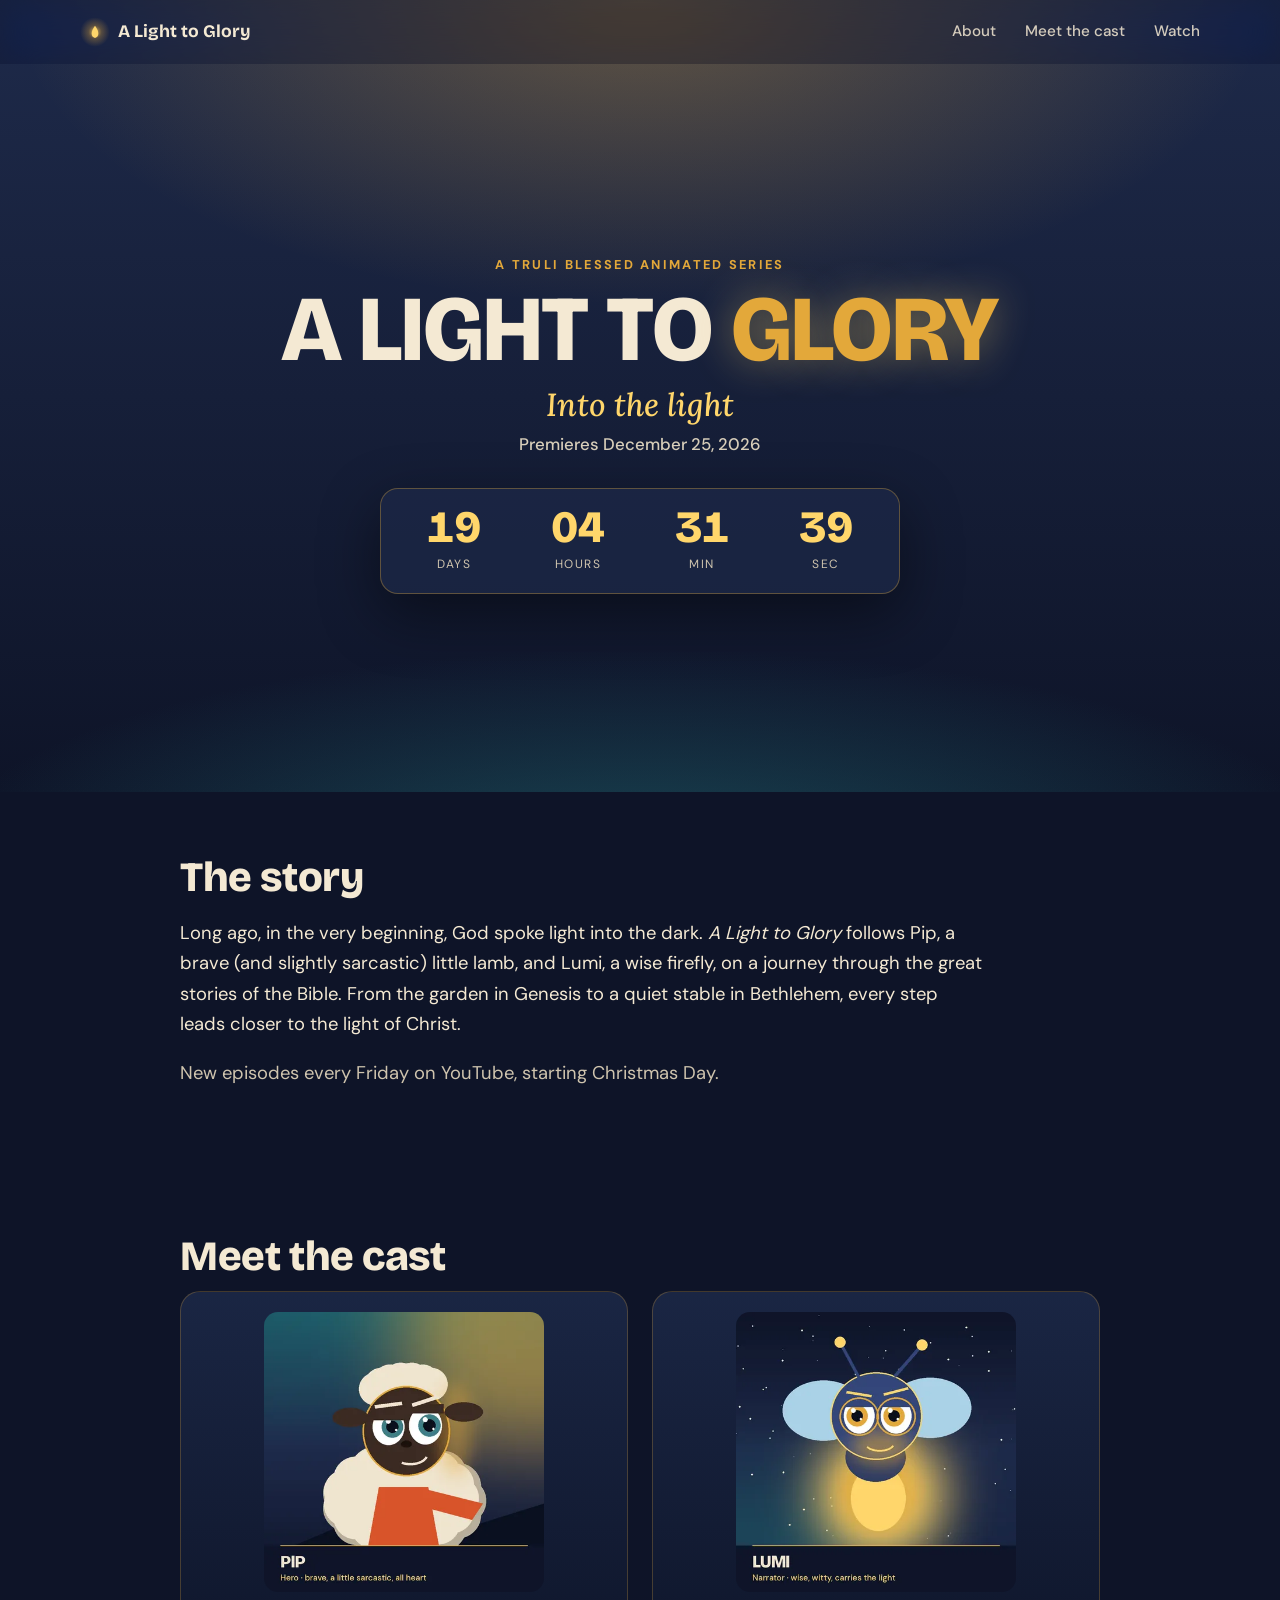
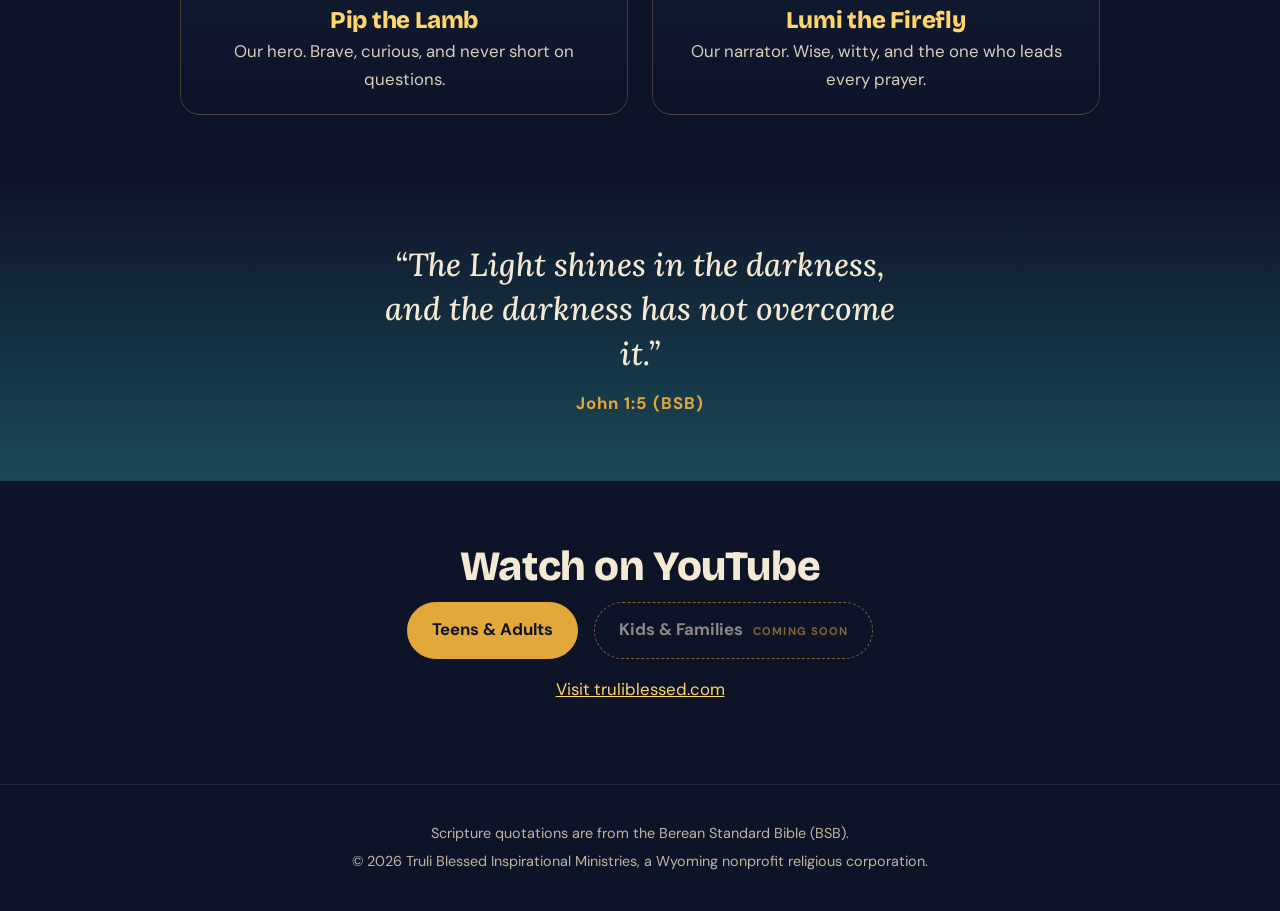
==== index.html @ 2e230f87 "A Light to Glory landing page" ====
<!doctype html>
<html lang="en">
<head>
<meta charset="utf-8">
<meta name="viewport" content="width=device-width, initial-scale=1">
<title>A Light to Glory — Into the light | Truli Blessed</title>
<meta name="description" content="A Light to Glory, an animated series from Truli Blessed. Journey through the Bible with Pip the Lamb and Lumi the Firefly. Premieres December 25, 2026.">
<meta name="theme-color" content="#0E1428">
<link rel="canonical" href="https://alighttoglory.com/">
<meta property="og:type" content="website">
<meta property="og:site_name" content="A Light to Glory">
<meta property="og:title" content="A Light to Glory — Into the light">
<meta property="og:description" content="An animated journey through the Bible with Pip the Lamb and Lumi the Firefly. Premieres December 25, 2026.">
<meta property="og:url" content="https://alighttoglory.com/">
<meta property="og:image" content="https://alighttoglory.com/assets/og-image.png">
<meta property="og:image:width" content="1200"><meta property="og:image:height" content="630">
<meta property="og:image:alt" content="A Light to Glory: Pip the Lamb and Lumi the Firefly">
<meta name="twitter:card" content="summary_large_image">
<link rel="icon" href="favicon.ico" sizes="any">
<link rel="icon" href="favicon.svg" type="image/svg+xml">
<link rel="apple-touch-icon" href="apple-touch-icon.png">
<link rel="preload" href="assets/fonts/Bricolage.woff2" as="font" type="font/woff2" crossorigin>
<link rel="stylesheet" href="style.css">
</head>
<body>
<a class="skip" href="#main">Skip to content</a>
<header class="hdr">
  <div class="hdr__in">
    <a class="brand" href="/"><img src="assets/spark.svg" alt="" width="30" height="30"><span>A Light to Glory</span></a>
    <nav aria-label="Primary"><a href="#about">About</a><a href="#cast">Meet the cast</a><a href="#watch">Watch</a></nav>
  </div>
</header>
<main id="main">
<section class="hero" aria-labelledby="title">
  <p class="eyebrow">A Truli Blessed animated series</p>
  <h1 id="title">A Light to <span>Glory</span></h1>
  <p class="tag">Into the light</p>
  <p class="date">Premieres <time datetime="2026-12-25">December 25, 2026</time></p>
  <div class="cd" id="countdown" role="timer" aria-live="off" aria-label="Countdown to premiere">
    <div><b id="cd-d">--</b><span>days</span></div><div><b id="cd-h">--</b><span>hours</span></div><div><b id="cd-m">--</b><span>min</span></div><div><b id="cd-s">--</b><span>sec</span></div>
  </div>
  <p class="cd-live" id="cd-live" hidden>Now streaming — new episodes every Friday.</p>
  <noscript><p class="date">Premiering Christmas Day 2026.</p></noscript>
</section>

<section id="about" class="wrap about">
  <h2>The story</h2>
  <!-- DRAFT copy: pending Vienna/Vatican review -->
  <p>Long ago, in the very beginning, God spoke light into the dark. <em>A Light to Glory</em> follows Pip, a brave (and slightly sarcastic) little lamb, and Lumi, a wise firefly, on a journey through the great stories of the Bible. From the garden in Genesis to a quiet stable in Bethlehem, every step leads closer to the light of Christ.</p>
  <p class="meta">New episodes every Friday on YouTube, starting Christmas Day.</p>
</section>

<section id="cast" class="wrap cast" aria-labelledby="cast-h">
  <h2 id="cast-h">Meet the cast</h2>
  <div class="cards">
    <article class="card">
      <picture><source srcset="assets/pip_the_lamb.webp" type="image/webp"><img src="assets/pip_the_lamb.png" alt="Pip the Lamb, a small white lamb with a curious smile" width="480" height="480" loading="lazy"></picture>
      <h3>Pip the Lamb</h3><p>Our hero. Brave, curious, and never short on questions.</p>
    </article>
    <article class="card">
      <picture><source srcset="assets/lumi_the_firefly.webp" type="image/webp"><img src="assets/lumi_the_firefly.png" alt="Lumi the Firefly, glowing softly gold" width="480" height="480" loading="lazy"></picture>
      <h3>Lumi the Firefly</h3><p>Our narrator. Wise, witty, and the one who leads every prayer.</p>
    </article>
  </div>
</section>

<section class="verse" aria-label="Scripture">
  <blockquote><p>“The Light shines in the darkness, and the darkness has not overcome it.”</p>
  <footer>John 1:5 (BSB)</footer></blockquote>
</section>

<section id="watch" class="wrap watch" aria-labelledby="watch-h">
  <h2 id="watch-h">Watch on YouTube</h2>
  <div class="btns">
    <a class="btn btn--gold" href="https://youtube.com/@truliblessedofficial" target="_blank" rel="noopener">Teens &amp; Adults<span class="sr"> (opens YouTube in a new tab)</span></a>
    <a class="btn btn--off" aria-disabled="true" role="link">Kids &amp; Families <small>Coming soon</small></a>
  </div>
  <p><a href="https://www.truliblessed.com/">Visit truliblessed.com</a></p>
</section>
</main>
<footer class="foot">
  <p>Scripture quotations are from the Berean Standard Bible (BSB).</p>
  <p>© 2026 Truli Blessed Inspirational Ministries, a Wyoming nonprofit religious corporation.</p>
</footer>
<script src="countdown.js"></script>
</body>
</html>
---- style.css ----
@font-face{font-family:"Bricolage Grotesque";src:url(assets/fonts/Bricolage.woff2) format("woff2");font-weight:200 800;font-display:swap}
@font-face{font-family:"DM Sans";src:url(assets/fonts/DMSans.woff2) format("woff2");font-weight:100 1000;font-display:swap}
@font-face{font-family:"Lora";src:url(assets/fonts/Lora-Italic.woff2) format("woff2");font-style:italic;font-weight:400 700;font-display:swap}
:root{--midnight:#0E1428;--navy:#1E2A4A;--teal:#1F5F6B;--gold:#E3A83A;--glow:#FFD66B;--ember:#D9542B;--cream:#F4E9D3;--hdr-h:64px}
*{box-sizing:border-box}
html{scroll-behavior:smooth}
@media (prefers-reduced-motion:reduce){html{scroll-behavior:auto}*{transition:none!important}}
body{margin:0;font:400 1.05rem/1.65 "DM Sans",system-ui,sans-serif;color:var(--cream);background:var(--midnight)}
h1,h2,h3{font-family:"Bricolage Grotesque","DM Sans",sans-serif;font-weight:800;line-height:1.05;letter-spacing:-.01em}
h2{font-size:clamp(1.8rem,4vw,2.6rem);margin:0 0 .8rem}
img{max-width:100%;height:auto;display:block}
a{color:var(--glow)}
a:focus-visible{outline:3px solid var(--glow);outline-offset:3px;border-radius:6px}
.skip{position:absolute;left:-999px;top:8px;background:var(--glow);color:var(--midnight);padding:.5rem 1rem;z-index:200}
.skip:focus{left:8px}
.hdr{position:fixed;inset:0 0 auto;z-index:100;height:var(--hdr-h);background:rgba(14,20,40,.38);-webkit-backdrop-filter:saturate(160%) blur(18px);backdrop-filter:saturate(160%) blur(18px);border-bottom:1px solid transparent;transition:background .28s,border-color .28s}
.hdr.is-scrolled{background:rgba(14,20,40,.85);border-color:rgba(244,233,211,.08)}
.hdr__in{height:100%;max-width:1200px;margin:0 auto;padding:0 clamp(16px,4vw,40px);display:flex;align-items:center;justify-content:space-between;gap:16px}
.brand{display:flex;align-items:center;gap:.5rem;color:var(--cream);text-decoration:none;font:700 1.1rem "Bricolage Grotesque",sans-serif}
nav{display:flex;gap:clamp(.8rem,2.5vw,1.8rem)}
nav a{color:var(--cream);text-decoration:none;font-weight:500;font-size:.95rem;opacity:.85}
nav a:hover{opacity:1;color:var(--glow)}
@media (max-width:560px){nav a:not([href="#watch"]){display:none}}
.hero{text-align:center;padding:calc(var(--hdr-h) + 64px) 1rem 4.5rem;min-height:88vh;display:flex;flex-direction:column;justify-content:center;background:radial-gradient(ellipse 70% 55% at 50% 0%,rgba(227,168,58,.35),transparent 70%),radial-gradient(ellipse 80% 40% at 50% 110%,rgba(31,95,107,.7),transparent 70%),linear-gradient(180deg,var(--navy),var(--midnight))}
.eyebrow{text-transform:uppercase;letter-spacing:.18em;font-size:.8rem;font-weight:700;color:var(--gold);margin:0}
.hero h1{font-size:clamp(2.8rem,10vw,5.8rem);margin:.4rem auto .3rem;text-transform:uppercase}
.hero h1 span{color:var(--gold);text-shadow:0 0 40px rgba(255,214,107,.45)}
.tag{font:italic 500 clamp(1.4rem,4vw,2rem) "Lora",Georgia,serif;color:var(--glow);margin:0 0 .4rem}
.date{margin:0 0 1.8rem;font-weight:500;color:#d9cfbb}
.cd{display:grid;grid-template-columns:repeat(4,1fr);gap:.6rem;max-width:520px;width:100%;margin:0 auto;background:rgba(30,42,74,.65);border:1px solid rgba(227,168,58,.35);border-radius:18px;padding:1rem;box-shadow:0 20px 60px rgba(0,0,0,.45)}
.cd[hidden]{display:none}
.cd b{display:block;font:800 clamp(1.8rem,7vw,2.8rem)/1 "Bricolage Grotesque",sans-serif;color:var(--glow);font-variant-numeric:tabular-nums}
.cd span{font-size:.75rem;text-transform:uppercase;letter-spacing:.12em;color:#cfc4ae}
.cd-live{font:700 1.4rem "Bricolage Grotesque",sans-serif;color:var(--glow)}
.wrap{max-width:960px;margin:0 auto;padding:4rem 1.25rem}
.about p{font-size:1.15rem;max-width:62ch}
.meta{color:#cfc4ae;font-size:.98rem}
.cards{display:grid;grid-template-columns:repeat(auto-fit,minmax(240px,1fr));gap:1.5rem}
.card{background:linear-gradient(180deg,rgba(30,42,74,.8),rgba(14,20,40,.8));border:1px solid rgba(227,168,58,.25);border-radius:20px;padding:1.25rem;text-align:center}
.card img{width:100%;max-width:280px;margin:0 auto;border-radius:14px}
.card h3{font-size:1.5rem;margin:1rem 0 .3rem;color:var(--glow)}
.card p{margin:0;color:#d9cfbb}
.verse{background:linear-gradient(180deg,var(--midnight),var(--teal) 140%);padding:4rem 1.25rem;text-align:center}
.verse blockquote{margin:0 auto;max-width:44ch}
.verse p{font:italic 500 clamp(1.4rem,3.6vw,2rem)/1.4 "Lora",Georgia,serif;margin:0 0 .8rem}
.verse footer{color:var(--gold);font-weight:700;letter-spacing:.06em}
.watch{text-align:center}
.btns{display:flex;flex-wrap:wrap;gap:1rem;justify-content:center;margin-bottom:1rem}
.btn{display:inline-block;padding:.85rem 1.5rem;border-radius:999px;border:1.5px solid var(--gold);color:var(--cream);text-decoration:none;font-weight:700}
.btn--gold{background:var(--gold);color:var(--midnight)}
.btn:hover{box-shadow:0 0 24px rgba(255,214,107,.4)}
.foot{border-top:1px solid rgba(244,233,211,.1);text-align:center;padding:2rem 1rem;font-size:.9rem;color:#bfb49e}
.foot p{margin:.3rem 0}
.btn--off{opacity:.55;cursor:not-allowed;pointer-events:none;border-style:dashed}.btn--off small{display:inline-block;margin-left:.4rem;font-size:.7rem;text-transform:uppercase;letter-spacing:.1em;color:var(--gold)}.sr{position:absolute;width:1px;height:1px;overflow:hidden;clip:rect(0 0 0 0)}
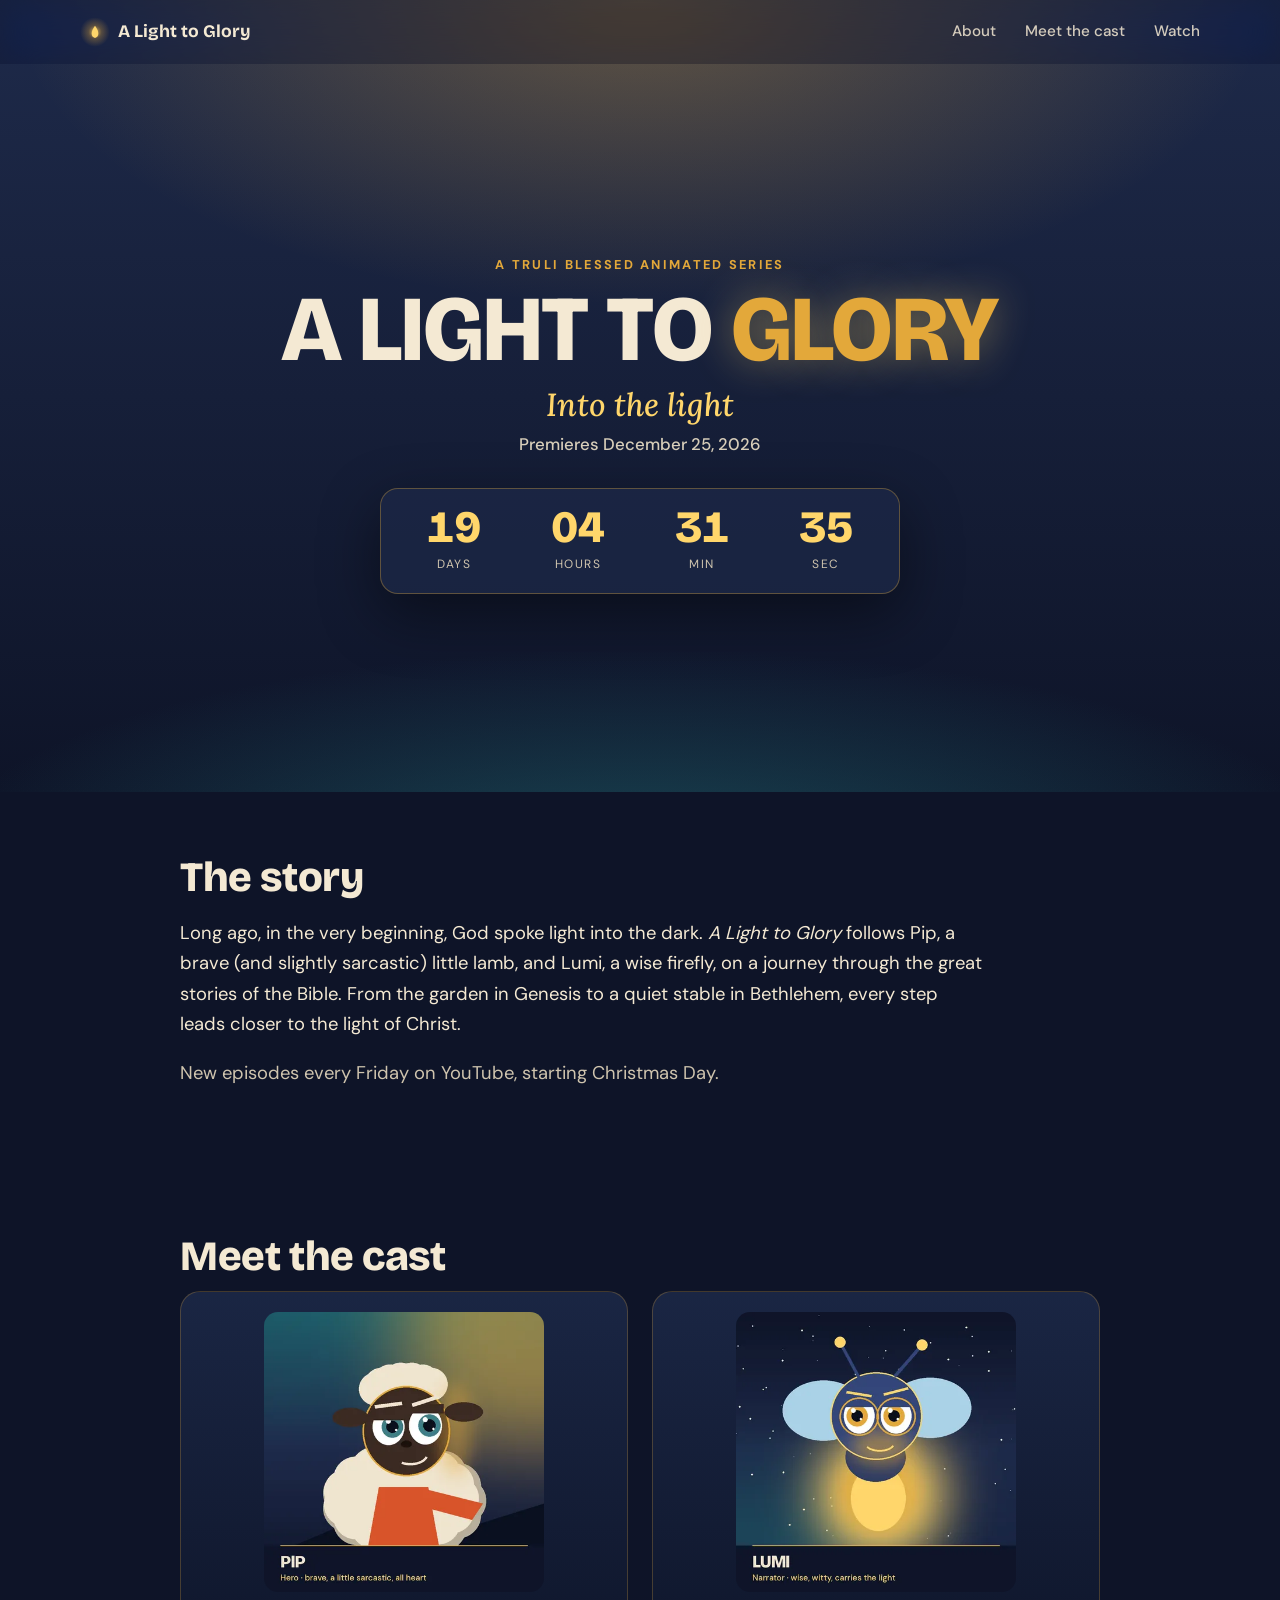
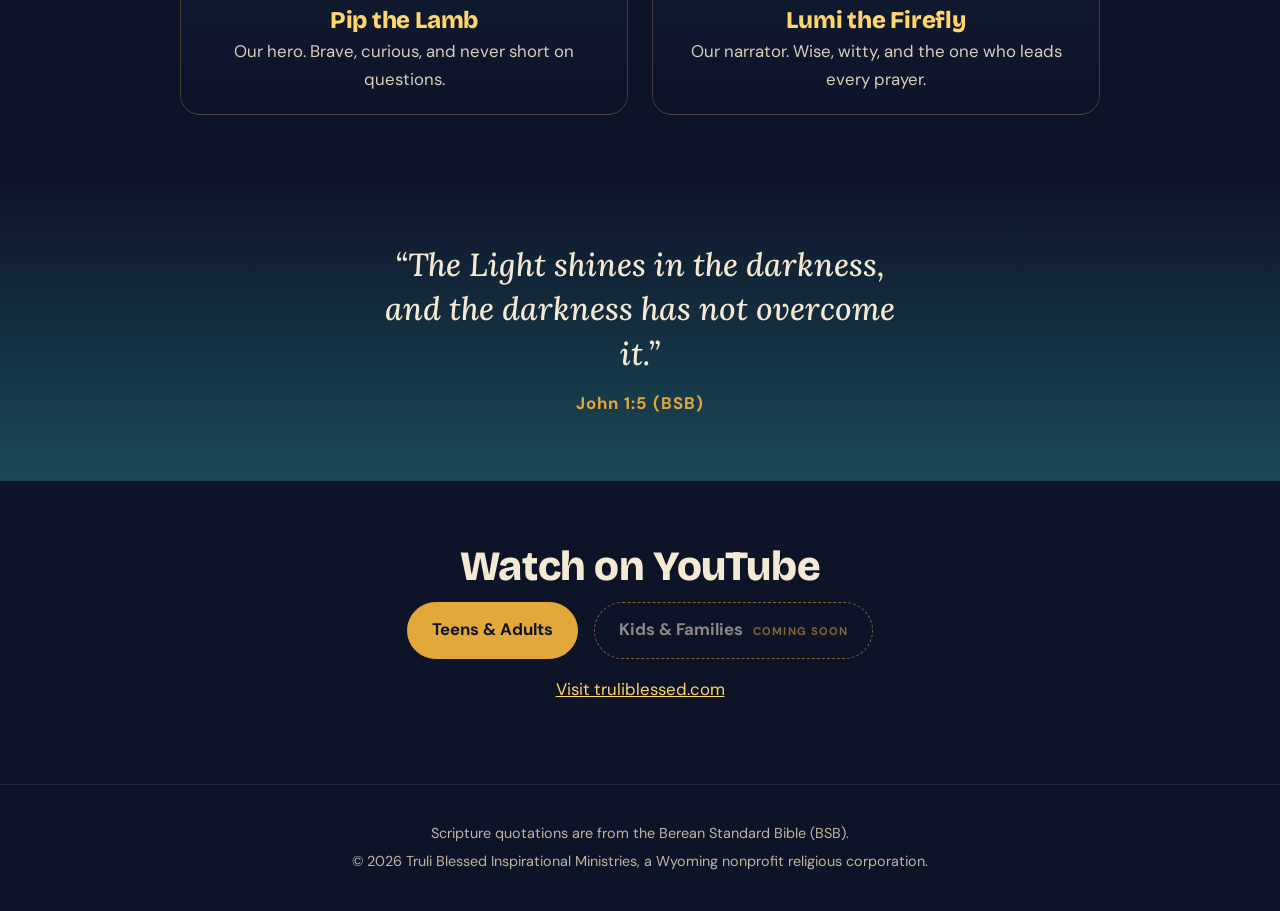
==== commit 0aa85a25: "Share cards v7: OG home JPG + Lumi's Light pin assets ATG-OG-HOME: point og:image/twitter:image at a" ====
--- a/index.html
+++ b/index.html
@@ -12,9 +12,9 @@
 <meta property="og:title" content="A Light to Glory — Into the light">
 <meta property="og:description" content="An animated journey through the Bible with Pip the Lamb and Lumi the Firefly. Premieres December 25, 2026.">
 <meta property="og:url" content="https://alighttoglory.com/">
-<meta property="og:image" content="https://alighttoglory.com/assets/og-image.png">
+<meta name="twitter:image" content="https://alighttoglory.com/assets/og-image.jpg"><meta property="og:image" content="https://alighttoglory.com/assets/og-image.jpg">
 <meta property="og:image:width" content="1200"><meta property="og:image:height" content="630">
-<meta property="og:image:alt" content="A Light to Glory: Pip the Lamb and Lumi the Firefly">
+<meta property="og:image:alt" content="Jesus kneels to welcome young children on a sunny hillside — Premieres Dec 25, 2026">
 <meta name="twitter:card" content="summary_large_image">
 <link rel="icon" href="favicon.ico" sizes="any">
 <link rel="icon" href="favicon.svg" type="image/svg+xml">
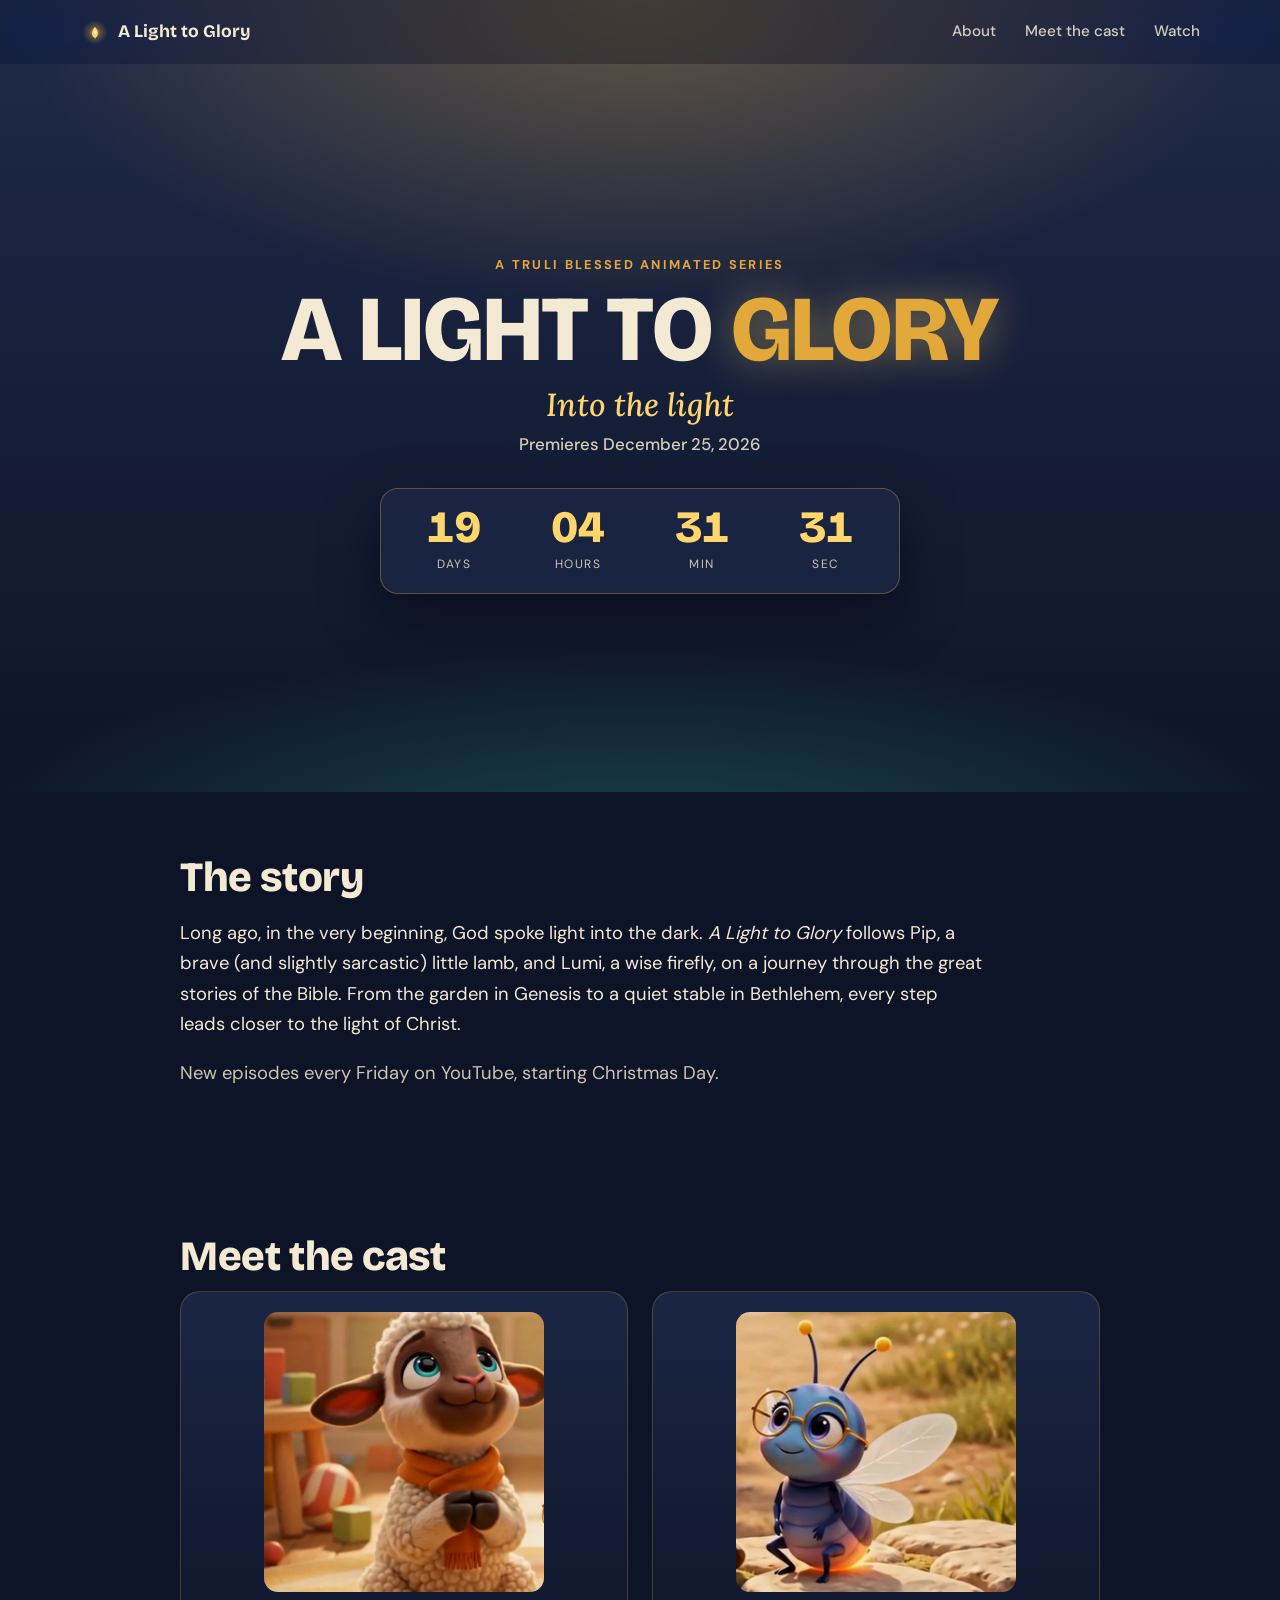
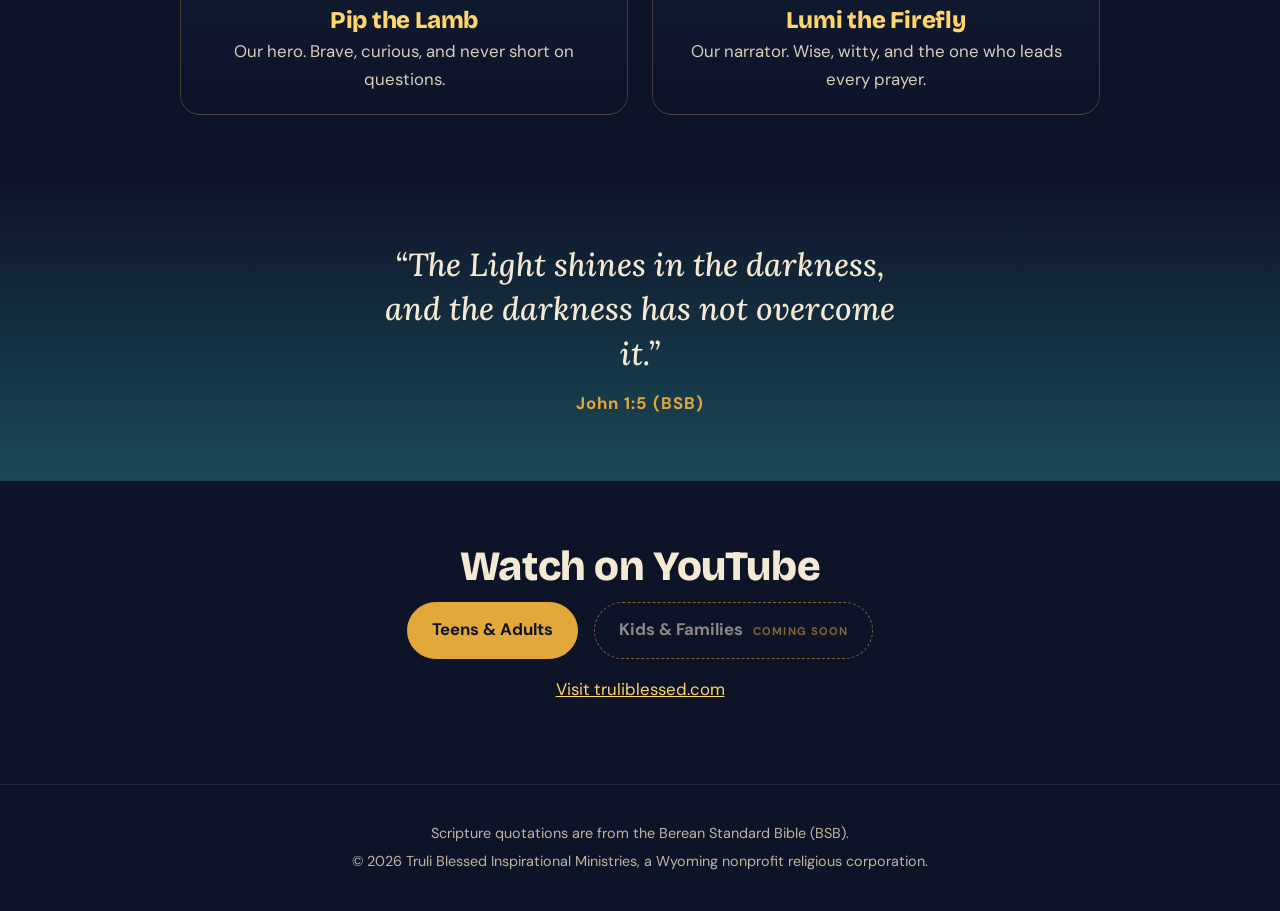
==== commit 8ca5dcf7: "On-page cast art: locked Pip and Lumi on the home cast cards Same files as truliblessed.com (600x600" ====
--- a/index.html
+++ b/index.html
@@ -54,11 +54,11 @@
   <h2 id="cast-h">Meet the cast</h2>
   <div class="cards">
     <article class="card">
-      <picture><source srcset="assets/pip_the_lamb.webp" type="image/webp"><img src="assets/pip_the_lamb.png" alt="Pip the Lamb, a small white lamb with a curious smile" width="480" height="480" loading="lazy"></picture>
+      <picture><source srcset="assets/pip_the_lamb.webp" type="image/webp"><img src="assets/pip_the_lamb.jpg" alt="Pip, a cream curly-fleece lamb with an orange scarf, smiling" width="480" height="480" loading="lazy"></picture>
       <h3>Pip the Lamb</h3><p>Our hero. Brave, curious, and never short on questions.</p>
     </article>
     <article class="card">
-      <picture><source srcset="assets/lumi_the_firefly.webp" type="image/webp"><img src="assets/lumi_the_firefly.png" alt="Lumi the Firefly, glowing softly gold" width="480" height="480" loading="lazy"></picture>
+      <picture><source srcset="assets/lumi_the_firefly.webp" type="image/webp"><img src="assets/lumi_the_firefly.jpg" alt="Lumi, a navy firefly with round gold glasses and a warm glowing tail" width="480" height="480" loading="lazy"></picture>
       <h3>Lumi the Firefly</h3><p>Our narrator. Wise, witty, and the one who leads every prayer.</p>
     </article>
   </div>
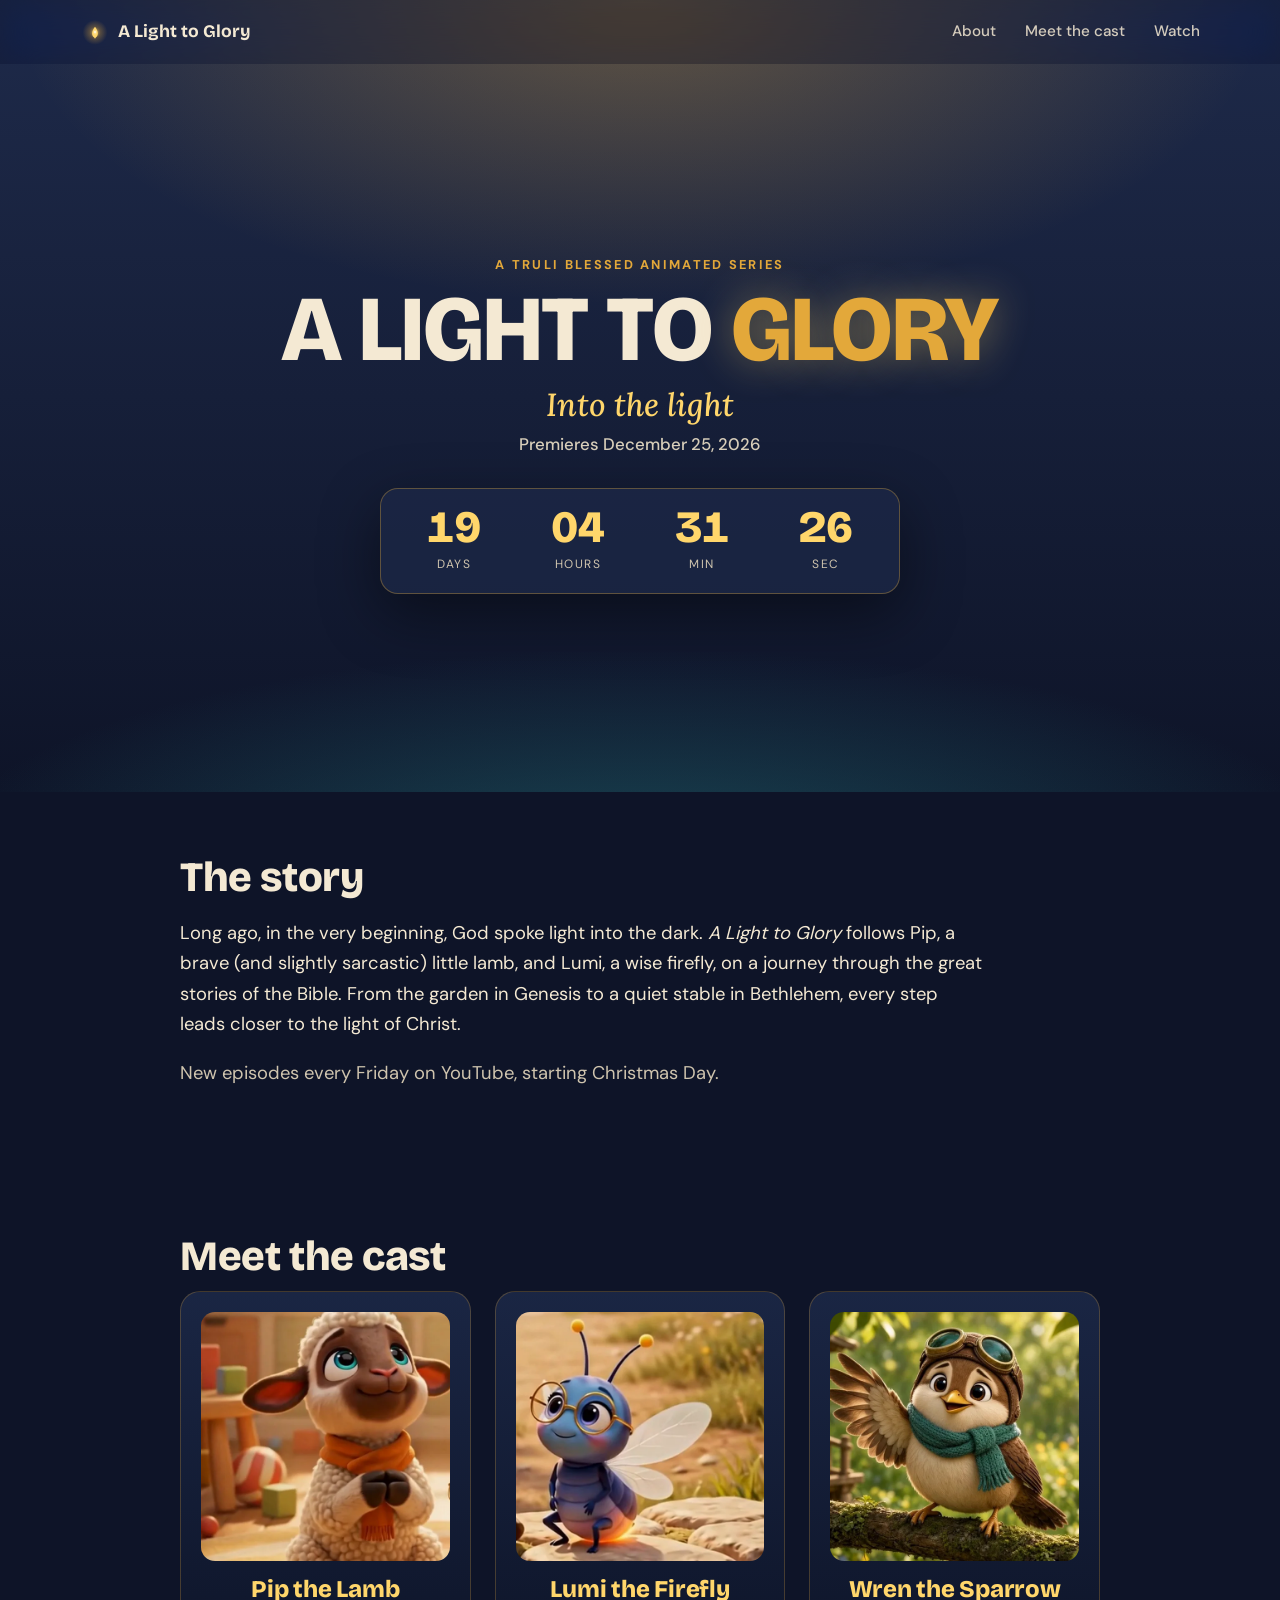
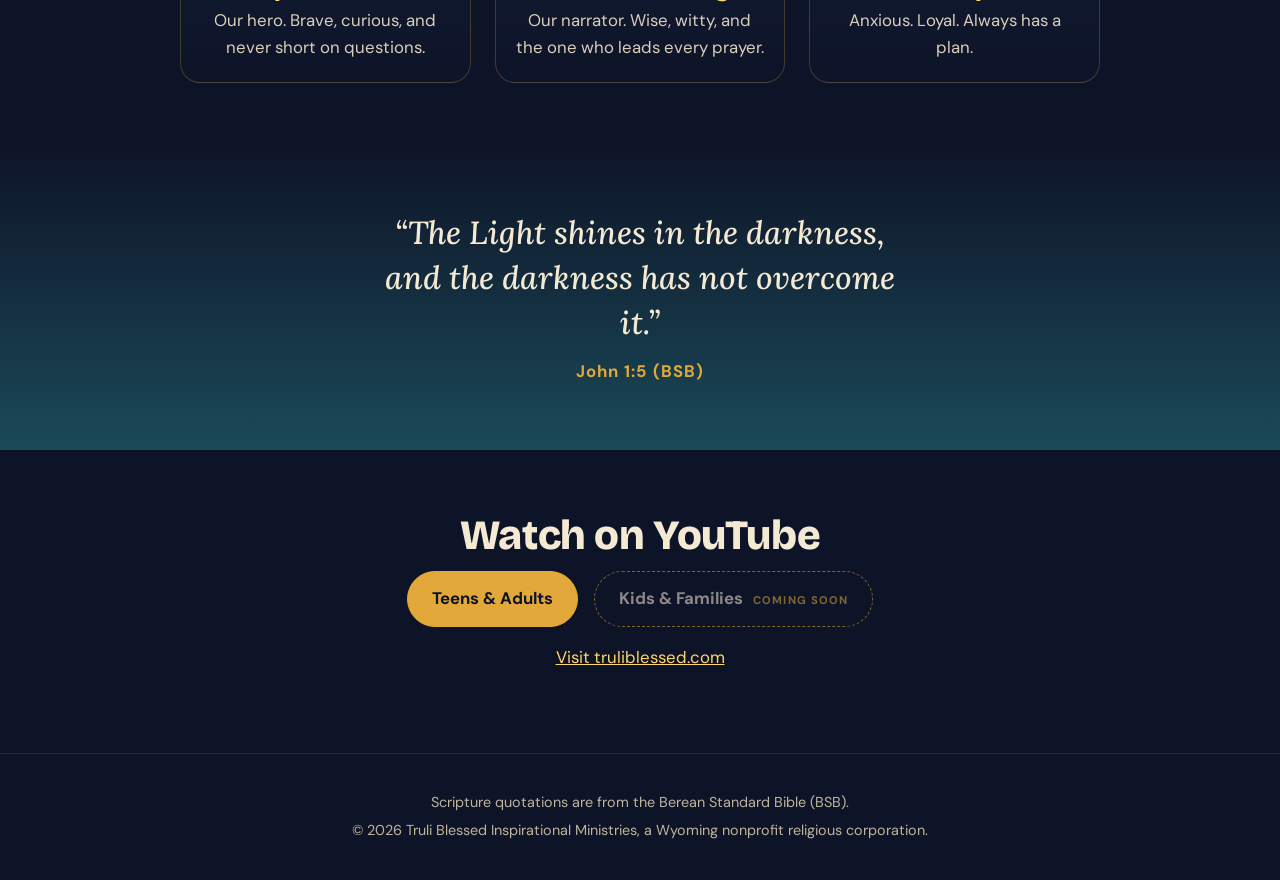
==== commit 6ef8fad0: "OPTIONAL: add Wren the Sparrow cast card (locked teal-scarf design) Matches the three-card cast on t" ====
--- a/index.html
+++ b/index.html
@@ -61,6 +61,10 @@
       <picture><source srcset="assets/lumi_the_firefly.webp" type="image/webp"><img src="assets/lumi_the_firefly.jpg" alt="Lumi, a navy firefly with round gold glasses and a warm glowing tail" width="480" height="480" loading="lazy"></picture>
       <h3>Lumi the Firefly</h3><p>Our narrator. Wise, witty, and the one who leads every prayer.</p>
     </article>
+    <article class="card">
+      <picture><source srcset="assets/wren_the_sparrow.webp" type="image/webp"><img src="assets/wren_the_sparrow.jpg" alt="Wren, a little sparrow with aviator goggles and a teal scarf, waving from a branch" width="480" height="480" loading="lazy"></picture>
+      <h3>Wren the Sparrow</h3><p>Anxious. Loyal. Always has a plan.</p>
+    </article>
   </div>
 </section>
 
